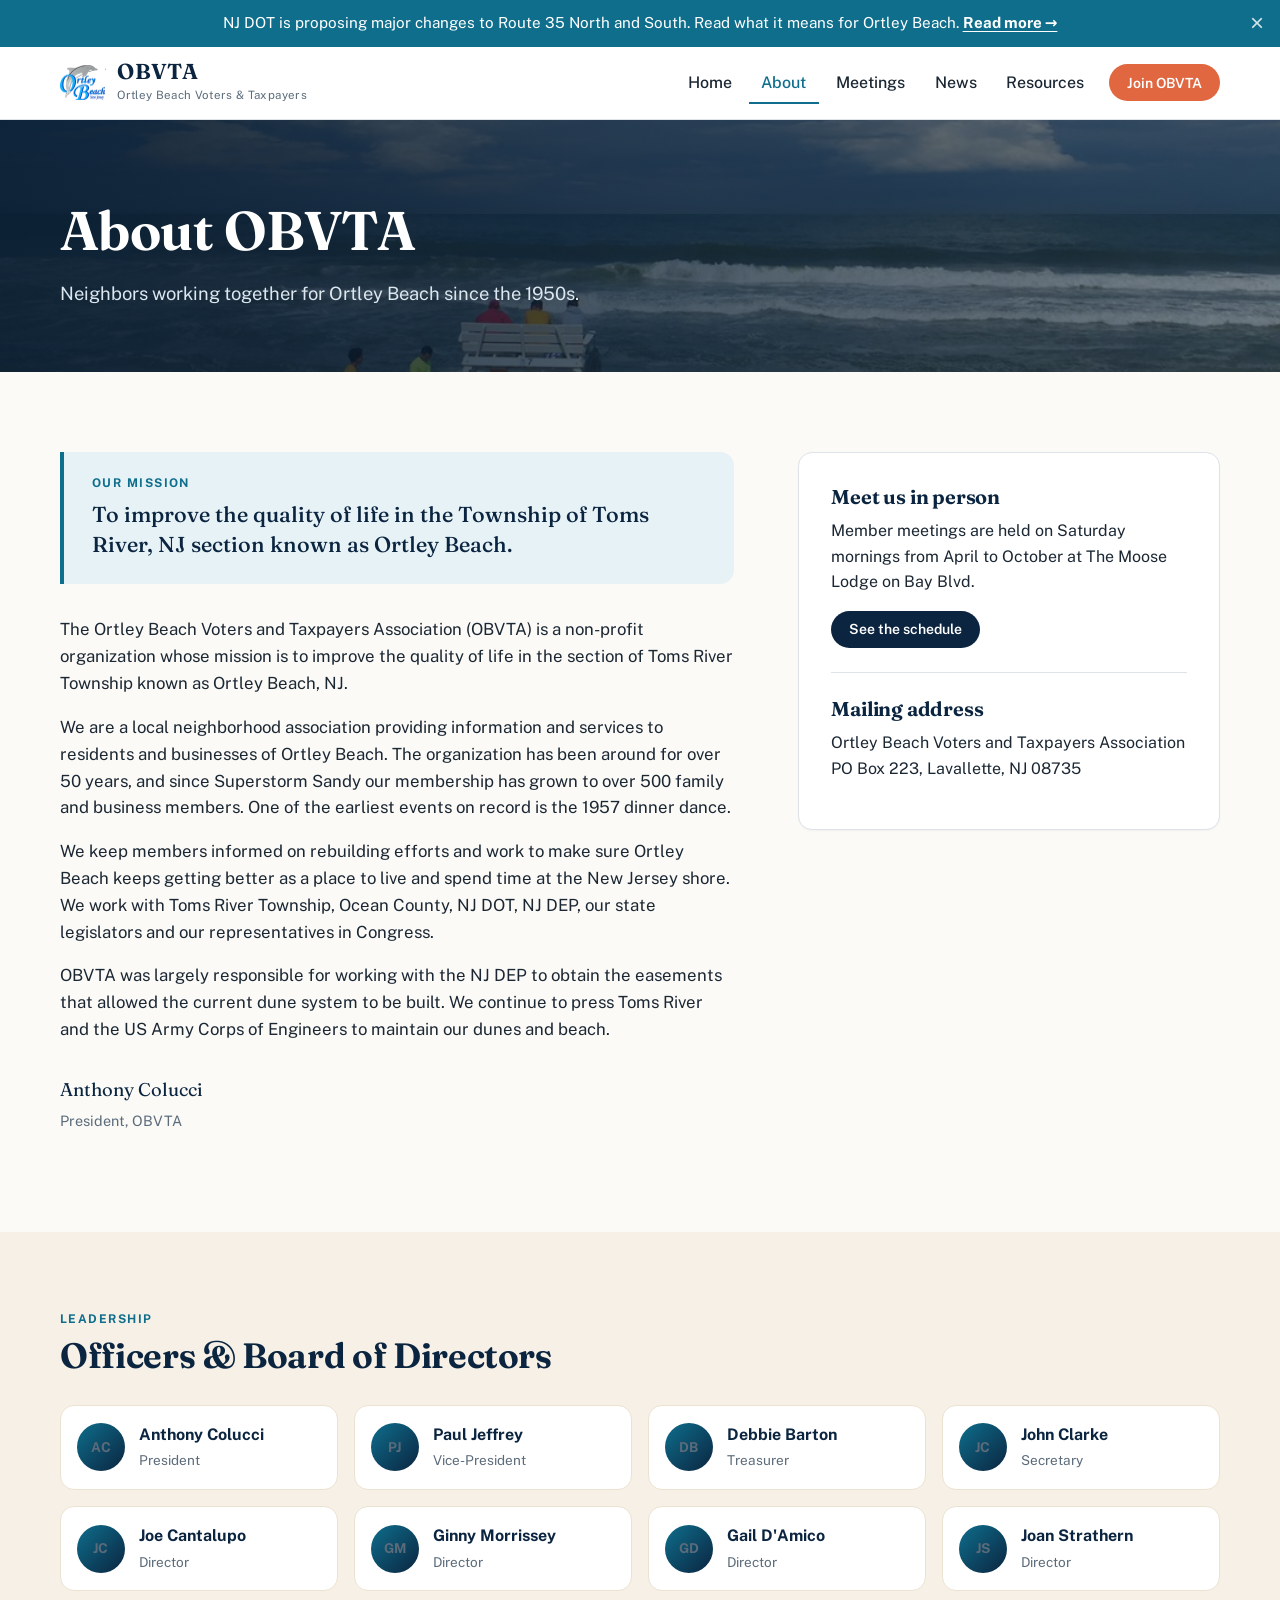
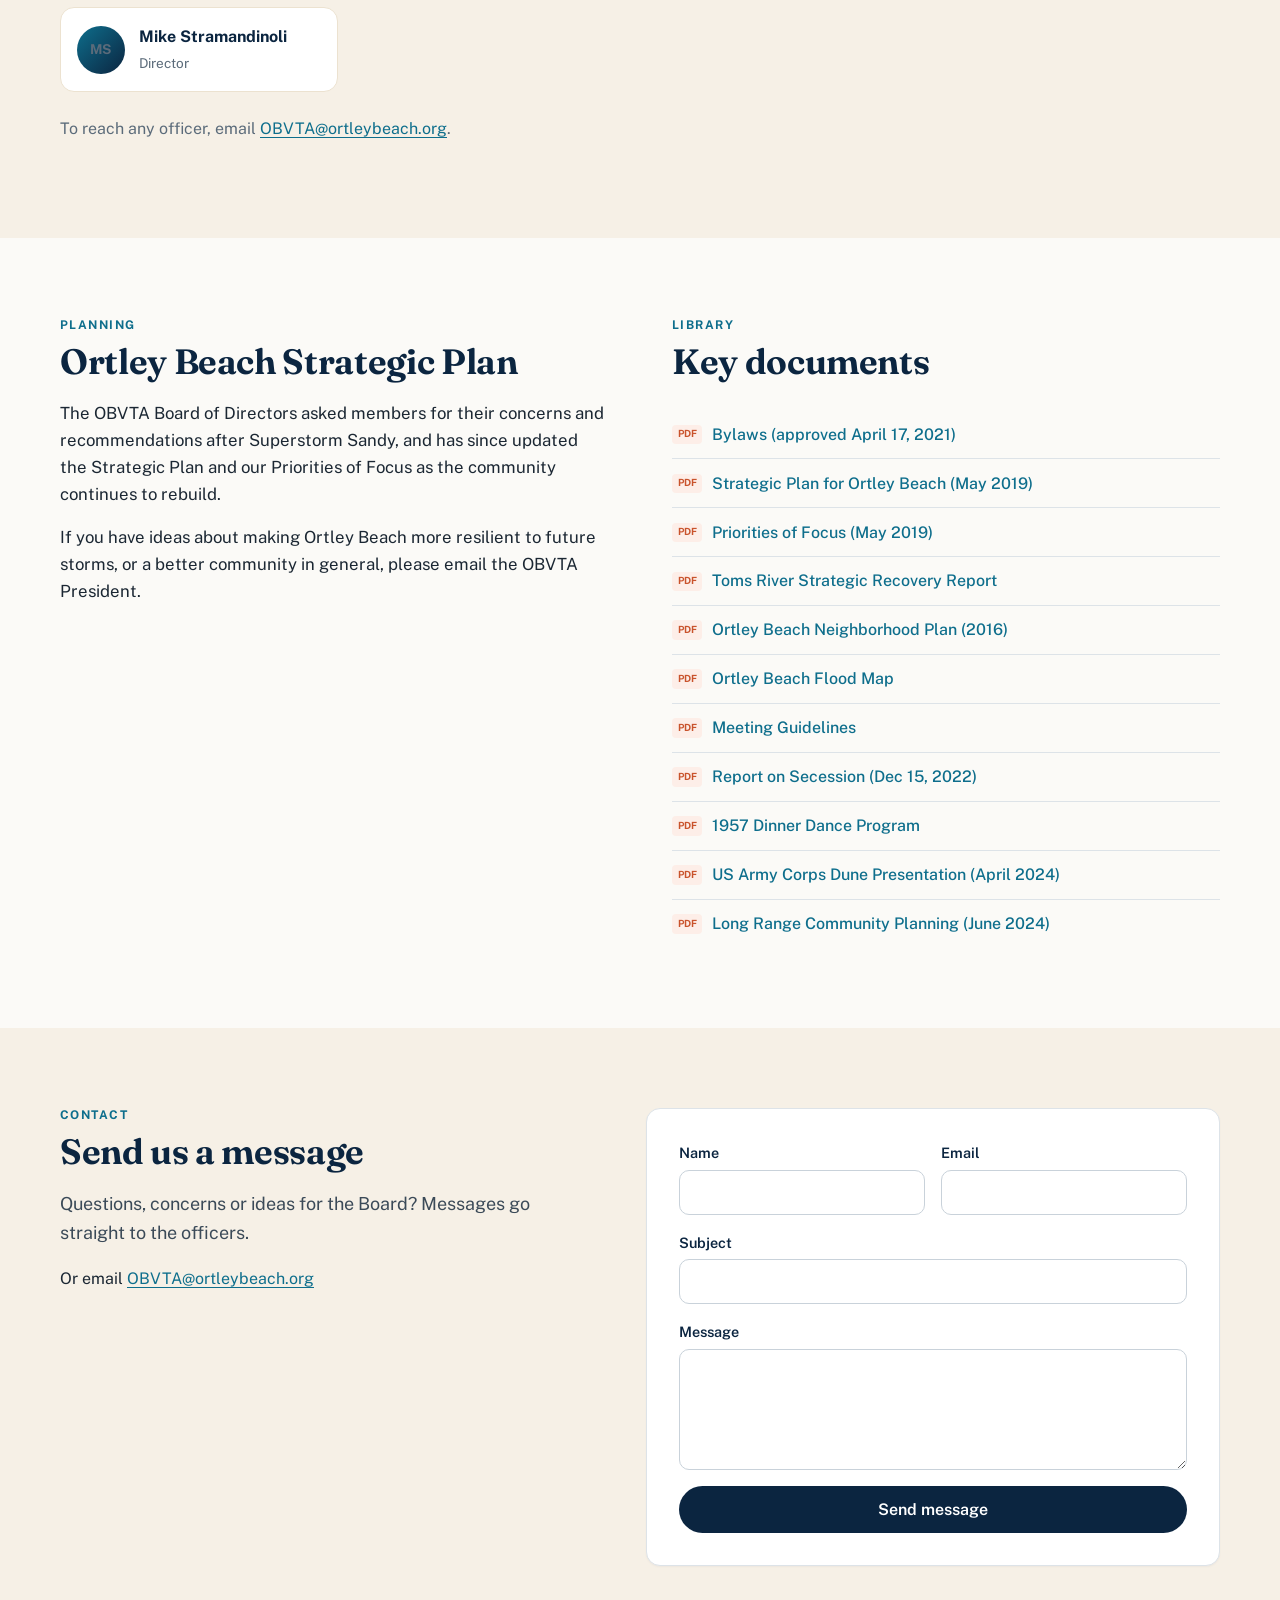
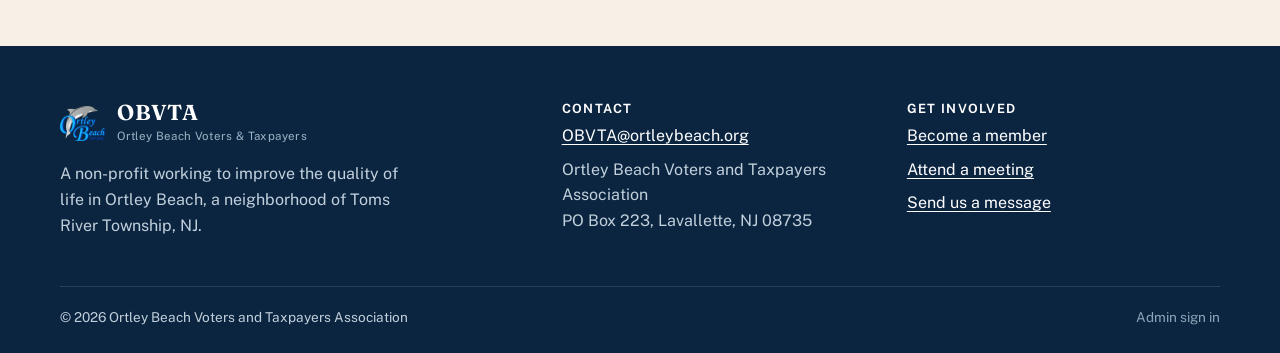
==== about.html @ 0a3257a5 "Ortley Beach demo" ====
<!doctype html>
<html lang="en">
<head>
<meta charset="utf-8">
<meta name="viewport" content="width=device-width, initial-scale=1">
<meta name="robots" content="noindex, nofollow">
<title>OBVTA | Ortley Beach Voters and Taxpayers Association</title>
<meta name="description" content="The Ortley Beach Voters and Taxpayers Association works to improve the quality of life in Ortley Beach, Toms River, NJ.">
<link rel="icon" href="assets/img/logo-mark.png">
<link rel="preconnect" href="https://fonts.googleapis.com">
<link rel="preconnect" href="https://fonts.gstatic.com" crossorigin>
<link rel="stylesheet" href="https://fonts.googleapis.com/css2?family=Fraunces:opsz,wght@9..144,500;9..144,650&family=Public+Sans:wght@400;500;600;700&display=swap">
<link rel="stylesheet" href="assets/css/site.css">
</head>
<body data-page="about">
<a class="skip" href="#main">Skip to content</a>
<div id="site-header"></div>
<main id="main"></main>
<footer id="site-footer" class="footer"></footer>
<script type="module" src="assets/js/site.js"></script>
</body>
</html>
---- assets/css/site.css ----
:root {
  --navy: #0b2540;
  --navy-2: #133a5e;
  --sea: #0e6e8c;
  --sea-2: #1a8fb0;
  --foam: #e6f2f5;
  --sand: #f6f0e6;
  --sand-2: #ece2d0;
  --coral: #e0673f;
  --coral-2: #c9532c;
  --ink: #1b2733;
  --muted: #5b6b7a;
  --line: #dde3e8;
  --card: #ffffff;
  --bg: #fbfaf7;
  --radius: 14px;
  --shadow: 0 1px 2px rgba(11, 37, 64, .06), 0 8px 24px rgba(11, 37, 64, .08);
  --serif: 'Fraunces', Georgia, serif;
  --sans: 'Public Sans', system-ui, -apple-system, 'Segoe UI', sans-serif;
}

*, *::before, *::after { box-sizing: border-box; }
html { scroll-behavior: smooth; }
body { margin: 0; font: 16px/1.6 var(--sans); color: var(--ink); background: var(--bg); -webkit-font-smoothing: antialiased; }
img { max-width: 100%; display: block; }
a { color: var(--sea); text-underline-offset: 3px; }
a:hover { color: var(--navy); }
h1, h2, h3, h4 { font-family: var(--serif); font-weight: 650; line-height: 1.15; color: var(--navy); margin: 0 0 .5em; letter-spacing: -.01em; }
h1 { font-size: clamp(2.1rem, 4.5vw, 3.4rem); }
h2 { font-size: clamp(1.6rem, 3vw, 2.2rem); }
h3 { font-size: 1.25rem; }
h4 { font-size: 1rem; }
p { margin: 0 0 1em; }
hr { border: 0; border-top: 1px solid var(--line); margin: 1.5rem 0; }
[hidden] { display: none !important; }
.sr { position: absolute; width: 1px; height: 1px; overflow: hidden; clip: rect(0 0 0 0); white-space: nowrap; }
.skip { position: absolute; left: -999px; top: 0; background: var(--navy); color: #fff; padding: .5rem 1rem; z-index: 99; }
.skip:focus { left: 0; }
.wrap { width: min(1160px, 100% - 32px); margin-inline: auto; }
.narrow { width: min(760px, 100% - 32px); }
.muted { color: var(--muted); }
.small { font-size: .875rem; }
.center { text-align: center; }
.kicker { display: block; font: 700 .75rem/1.2 var(--sans); text-transform: uppercase; letter-spacing: .12em; color: var(--sea); margin-bottom: .6rem; }
.lede { font-size: 1.125rem; color: #3b4a58; }

/* Buttons */
.btn { display: inline-flex; align-items: center; justify-content: center; gap: .4rem; font: 600 1rem/1 var(--sans); padding: .85rem 1.3rem; border-radius: 999px; border: 2px solid transparent; text-decoration: none; cursor: pointer; transition: background .15s, color .15s, border-color .15s, transform .15s; }
.btn:active { transform: translateY(1px); }
.btn-sm { font-size: .875rem; padding: .6rem 1rem; }
.btn-block { width: 100%; }
.btn-coral { background: var(--coral); color: #fff; }
.btn-coral:hover { background: var(--coral-2); color: #fff; }
.btn-navy { background: var(--navy); color: #fff; }
.btn-navy:hover { background: var(--navy-2); color: #fff; }
.btn-light { background: rgba(255, 255, 255, .95); color: var(--navy); }
.btn-light:hover { background: #fff; color: var(--sea); }
.btn-ghost { background: transparent; color: var(--navy); border-color: var(--line); }
.btn-ghost:hover { border-color: var(--navy); color: var(--navy); }
.link-arrow { font-weight: 600; text-decoration: none; }
.pill { display: inline-block; font: 700 .72rem/1 var(--sans); background: var(--foam); color: var(--sea); padding: .35rem .6rem; border-radius: 999px; vertical-align: middle; font-style: normal; white-space: nowrap; }
.pill-muted { background: #eef0f2; color: var(--muted); }

/* Admin bar and announcement */
.adminbar { display: flex; flex-wrap: wrap; justify-content: space-between; align-items: center; gap: .5rem 1rem; background: #111c27; color: #cfd8e1; font-size: .85rem; padding: .5rem 16px; }
.adminbar .dot { display: inline-block; width: 8px; height: 8px; border-radius: 50%; background: #3ecf8e; margin-right: .3rem; }
.adminbar strong { color: #fff; }
.adminbar-actions { display: flex; gap: 1rem; flex-wrap: wrap; }
.adminbar a, .adminbar button { color: #fff; font: inherit; font-weight: 600; background: none; border: 0; padding: 0; cursor: pointer; text-decoration: none; }
.adminbar a:hover, .adminbar button:hover { color: #7fd3ec; }
.announce { position: relative; background: var(--sea); color: #fff; text-align: center; padding: .7rem 48px; font-size: .95rem; }
.announce p { margin: 0; }
.announce a { color: #fff; font-weight: 700; white-space: nowrap; }
.announce-x { position: absolute; right: 8px; top: 50%; transform: translateY(-50%); background: none; border: 0; color: #fff; font-size: 1.5rem; line-height: 1; cursor: pointer; padding: .25rem .5rem; opacity: .8; }
.announce-x:hover { opacity: 1; }

/* Masthead */
.masthead { background: #fff; border-bottom: 1px solid var(--line); position: sticky; top: 0; z-index: 20; }
.masthead-row { display: flex; align-items: center; justify-content: space-between; gap: 1rem; min-height: 72px; }
.brand { display: flex; align-items: center; gap: .7rem; text-decoration: none; color: var(--navy); }
.brand img { width: 46px; height: auto; }
.brand strong { display: block; font: 650 1.35rem/1 var(--serif); letter-spacing: .02em; }
.brand small { display: block; font-size: .72rem; color: var(--muted); letter-spacing: .03em; margin-top: .2rem; }
.brand-light { color: #fff; }
.brand-light small { color: #9fb3c6; }
.nav { display: flex; align-items: center; gap: .25rem; }
.nav a:not(.btn) { color: var(--ink); text-decoration: none; font-weight: 500; padding: .55rem .8rem; border-radius: 8px; }
.nav a:not(.btn):hover { background: var(--foam); color: var(--navy); }
.nav a[aria-current="page"]:not(.btn) { color: var(--sea); box-shadow: inset 0 -2px 0 var(--sea); border-radius: 0; }
.nav .btn { margin-left: .5rem; }
.navtoggle { display: none; background: none; border: 0; padding: 10px; cursor: pointer; }
.navtoggle span { display: block; width: 22px; height: 2px; background: var(--navy); margin: 5px 0; transition: transform .2s, opacity .2s; }

@media (max-width: 860px) {
  .navtoggle { display: block; }
  .nav { display: none; position: absolute; left: 0; right: 0; top: 100%; background: #fff; flex-direction: column; align-items: stretch; padding: .5rem 16px 1rem; border-bottom: 1px solid var(--line); box-shadow: var(--shadow); }
  .nav-open .nav { display: flex; }
  .nav a:not(.btn) { padding: .8rem .5rem; }
  .nav a[aria-current="page"]:not(.btn) { box-shadow: inset 3px 0 0 var(--sea); padding-left: .9rem; }
  .nav .btn { margin: .5rem 0 0; }
  .nav-open .navtoggle span:nth-child(1) { transform: translateY(7px) rotate(45deg); }
  .nav-open .navtoggle span:nth-child(2) { opacity: 0; }
  .nav-open .navtoggle span:nth-child(3) { transform: translateY(-7px) rotate(-45deg); }
}

/* Hero */
.hero { position: relative; color: #fff; background: var(--navy) var(--img) center / cover no-repeat; }
.hero::before { content: ''; position: absolute; inset: 0; background: linear-gradient(100deg, rgba(8, 28, 48, .88) 0%, rgba(8, 28, 48, .65) 45%, rgba(8, 28, 48, .2) 100%); }
.hero-grid { position: relative; display: grid; grid-template-columns: 1.25fr 1fr; gap: 3rem; align-items: center; padding: clamp(3rem, 8vw, 6.5rem) 0; }
.hero h1 { color: #fff; max-width: 14ch; }
.eyebrow { font-weight: 700; text-transform: uppercase; letter-spacing: .14em; font-size: .8rem; color: #9ddcf0; }
.hero-text { font-size: 1.15rem; max-width: 46ch; color: #dce7f0; }
.hero-ctas { display: flex; flex-wrap: wrap; gap: .75rem; margin-top: 1.75rem; }
.hero .editpin { margin-top: 1rem; }
@media (max-width: 900px) { .hero-grid { grid-template-columns: 1fr; gap: 2rem; } }

/* Meeting card */
.meetcard { background: var(--card); color: var(--ink); border-radius: var(--radius); box-shadow: var(--shadow); padding: 1.5rem; border: 1px solid var(--line); }
.meetcard-top { display: flex; justify-content: space-between; align-items: flex-start; gap: .5rem; }
.meetcard-body { display: grid; grid-template-columns: auto 1fr; gap: 1.25rem; align-items: start; }
.meetcard-body p { margin-bottom: .5rem; }
.meetcard-when { font-weight: 700; color: var(--navy); font-size: 1.05rem; }
.meetcard-actions { display: flex; flex-wrap: wrap; gap: .5rem; margin-top: 1rem; padding-top: 1rem; border-top: 1px solid var(--line); }
.cal { width: 78px; text-align: center; border-radius: 12px; overflow: hidden; border: 1px solid var(--line); background: #fff; }
.cal span { display: block; background: var(--coral); color: #fff; font-weight: 700; text-transform: uppercase; font-size: .75rem; letter-spacing: .1em; padding: .35rem 0; }
.cal strong { display: block; font: 650 2.2rem/1.1 var(--serif); color: var(--navy); padding-top: .3rem; }
.cal em { display: block; font-style: normal; font-size: .75rem; color: var(--muted); padding-bottom: .4rem; }

/* Stats */
.stats { background: var(--navy); color: #fff; }
.stats-row { display: grid; grid-template-columns: repeat(4, 1fr); }
.stats-row > div { padding: 1.6rem 1rem; border-left: 1px solid rgba(255, 255, 255, .12); }
.stats-row > div:first-child { border-left: 0; }
.stats strong { display: block; font: 650 2rem/1 var(--serif); color: #fff; }
.stats span { color: #a9bccd; font-size: .9rem; }
@media (max-width: 720px) {
  .stats-row { grid-template-columns: 1fr 1fr; }
  .stats-row > div:nth-child(3) { border-left: 0; }
  .stats-row > div:nth-child(n+3) { border-top: 1px solid rgba(255, 255, 255, .12); }
}

/* Sections */
.section { padding: clamp(3rem, 7vw, 5rem) 0; }
.section-sand { background: var(--sand); }
.section-head { display: flex; justify-content: space-between; align-items: flex-end; gap: 1rem; flex-wrap: wrap; margin-bottom: 1.75rem; }
.section-head h2 { margin: 0; }
.section-head-r { display: flex; align-items: center; gap: 1rem; flex-wrap: wrap; }
.split { display: grid; grid-template-columns: 1fr 1.1fr; gap: clamp(2rem, 5vw, 4rem); align-items: start; }
.split-wide { grid-template-columns: 1.6fr 1fr; }
.split-even { grid-template-columns: 1fr 1fr; }
@media (max-width: 860px) { .split, .split-wide, .split-even { grid-template-columns: 1fr; } }
.grid3 { display: grid; grid-template-columns: repeat(3, 1fr); gap: 1.5rem; }
@media (max-width: 960px) { .grid3 { grid-template-columns: repeat(2, 1fr); } }
@media (max-width: 620px) { .grid3 { grid-template-columns: 1fr; } }
.card { background: var(--card); border: 1px solid var(--line); border-radius: var(--radius); box-shadow: 0 1px 2px rgba(11, 37, 64, .04); }
.pad { padding: clamp(1.25rem, 3vw, 2rem); }

/* Posts */
.post { display: flex; flex-direction: column; overflow: hidden; height: 100%; transition: box-shadow .2s, transform .2s; }
.post:hover { box-shadow: var(--shadow); transform: translateY(-2px); }
.post-img { aspect-ratio: 16 / 9; overflow: hidden; background: var(--foam); }
.post-img img { width: 100%; height: 100%; object-fit: cover; }
.post-body { padding: 1.25rem 1.35rem 1.4rem; display: flex; flex-direction: column; flex: 1; }
.post-noimg .post-body { border-top: 4px solid var(--sea); }
.post h3 { font-size: 1.2rem; }
.post h3 a { color: var(--navy); text-decoration: none; }
.post h3 a:hover { color: var(--sea); }
.post p { color: #45535f; font-size: .95rem; }
.post-src { margin-top: auto; margin-bottom: 0; font-size: .85rem !important; color: var(--muted) !important; }
.post-meta { display: flex; flex-wrap: wrap; align-items: center; gap: .4rem .6rem; font-size: .8rem; color: var(--muted); margin-bottom: .6rem; }
.tag { font-weight: 700; font-size: .7rem; text-transform: uppercase; letter-spacing: .08em; padding: .25rem .5rem; border-radius: 6px; background: var(--foam); color: var(--sea); }
.tag-event { background: #fdeee8; color: var(--coral-2); }
.tag-pin { background: var(--navy); color: #fff; }
.tag-soon { background: #e5f6ec; color: #1e7a4a; }

/* Reasons */
.reasons { list-style: none; margin: 0; padding: 0; display: grid; gap: 1rem; }
.reasons li { display: flex; gap: 1rem; background: #fff; border-radius: var(--radius); padding: 1.25rem; border: 1px solid var(--sand-2); }
.reasons li > span { flex: none; width: 40px; height: 40px; border-radius: 50%; display: grid; place-items: center; background: var(--foam); color: var(--sea); font: 650 1.1rem var(--serif); }
.reasons h3 { margin-bottom: .25rem; font-size: 1.1rem; }
.reasons p { margin: 0; color: #45535f; }

.feature .prose p { color: #45535f; }
.feature-photo { position: relative; color: #fff; background: var(--navy) var(--img) center / cover; overflow: hidden; border: 0; display: flex; align-items: flex-end; min-height: 100%; }
.feature-photo::before { content: ''; position: absolute; inset: 0; background: linear-gradient(180deg, rgba(8, 28, 48, .45), rgba(8, 28, 48, .92)); }
.feature-photo > div { position: relative; }
.feature-photo h3 { color: #fff; }
.feature-photo .kicker { color: #9ddcf0; }
.feature-photo p { color: #dce7f0; }

/* Page head */
.pagehead { position: relative; background: var(--navy) var(--img) center / cover; color: #fff; padding: clamp(3rem, 8vw, 5rem) 0 clamp(2.5rem, 6vw, 4rem); }
.pagehead::before { content: ''; position: absolute; inset: 0; background: linear-gradient(90deg, rgba(8, 28, 48, .9), rgba(8, 28, 48, .55)); }
.pagehead .wrap { position: relative; }
.pagehead h1 { color: #fff; margin-bottom: .3em; }
.pagehead p { color: #dce7f0; font-size: 1.15rem; max-width: 60ch; margin: 0; }

/* Prose */
.prose { font-size: 1.05rem; }
.prose ul, .prose ol { padding-left: 1.25rem; }
.prose li { margin-bottom: .35rem; }
.prose h2, .prose h3 { margin-top: 1.5em; }
.prose blockquote { margin: 1.5rem 0; padding-left: 1rem; border-left: 3px solid var(--sea); color: #3b4a58; }
.mission { margin: 0 0 2rem !important; padding: 1.5rem 1.75rem !important; background: var(--foam); border-left: 4px solid var(--sea) !important; border-radius: 0 var(--radius) var(--radius) 0; font: 500 1.35rem/1.4 var(--serif); color: var(--navy) !important; }
.sig { font-family: var(--serif); font-size: 1.15rem; color: var(--navy); margin-top: 2rem; }
.sig .muted { font: .9rem var(--sans); }

/* People */
.people { display: grid; grid-template-columns: repeat(auto-fill, minmax(230px, 1fr)); gap: 1rem; margin-bottom: 1.5rem; }
.person { display: flex; align-items: center; gap: .9rem; background: #fff; border-radius: var(--radius); padding: 1rem; border: 1px solid var(--sand-2); }
.avatar { flex: none; width: 48px; height: 48px; border-radius: 50%; display: grid; place-items: center; background: linear-gradient(135deg, var(--sea), var(--navy)); color: #fff; font-weight: 700; letter-spacing: .03em; }
.person strong { display: block; color: var(--navy); }
.person span { font-size: .85rem; color: var(--muted); }

/* Doc list */
.doclist { list-style: none; margin: 0; padding: 0; }
.doclist li { border-bottom: 1px solid var(--line); }
.doclist li:last-child { border-bottom: 0; }
.doc-a { display: flex; align-items: center; gap: .6rem; padding: .7rem 0; text-decoration: none; font-weight: 500; }
.doc-a::before { content: 'PDF'; flex: none; font: 700 .62rem/1 var(--sans); color: var(--coral-2); background: #fdeee8; border-radius: 4px; padding: .3rem .35rem; }
.records .doc-a { display: inline-flex; padding: 0; }

/* Meetings */
.season { list-style: none; padding: 0; margin: 1.25rem 0; border: 1px solid var(--line); border-radius: var(--radius); background: #fff; overflow: hidden; }
.season li { display: flex; justify-content: space-between; align-items: center; gap: 1rem; padding: .75rem 1rem; border-bottom: 1px solid var(--line); }
.season li:last-child { border-bottom: 0; }
.season li.past span { color: var(--muted); }
.season li.next { background: var(--foam); font-weight: 700; color: var(--navy); }
.chips { display: flex; flex-wrap: wrap; gap: .4rem; }
.chip { font: 600 .875rem var(--sans); padding: .5rem .95rem; border-radius: 999px; border: 1px solid var(--line); background: #fff; color: var(--ink); cursor: pointer; }
.chip:hover { border-color: var(--sea); }
.chip.on { background: var(--navy); color: #fff; border-color: var(--navy); }
.table-wrap { overflow-x: auto; background: #fff; border-radius: var(--radius); border: 1px solid var(--sand-2); }
.records { width: 100%; border-collapse: collapse; }
.records th, .records td { text-align: left; padding: .85rem 1.1rem; border-bottom: 1px solid var(--line); white-space: nowrap; }
.records th { font-size: .75rem; text-transform: uppercase; letter-spacing: .08em; color: var(--muted); background: #fbfaf7; }
.records tr:last-child td { border-bottom: 0; }
.quarters { display: grid; grid-template-columns: repeat(4, 1fr); gap: 1rem; }
@media (max-width: 900px) { .quarters { grid-template-columns: 1fr 1fr; } }
@media (max-width: 480px) { .quarters { grid-template-columns: 1fr; } }
.quarters ul { list-style: none; padding: 0; margin: 0; }
.quarters li { padding: .35rem 0; }
.quarters li.past { color: var(--muted); text-decoration: line-through; text-decoration-color: rgba(91, 107, 122, .4); }
.quarters li.next { font-weight: 700; color: var(--navy); }

/* Toolbar, search */
.toolbar { display: flex; flex-wrap: wrap; align-items: center; gap: 1rem; margin-bottom: 1.75rem; }
.search { flex: 1; min-width: 200px; max-width: 320px; margin-left: auto; }
.search-wide { max-width: 480px; margin-left: 0; }
.search input { width: 100%; font: inherit; padding: .65rem 1rem .65rem 2.4rem; border-radius: 999px; border: 1px solid var(--line); background: #fff url("data:image/svg+xml,%3Csvg xmlns='http://www.w3.org/2000/svg' width='16' height='16' fill='none' stroke='%235b6b7a' stroke-width='2'%3E%3Ccircle cx='7' cy='7' r='5'/%3E%3Cpath d='m11 11 4 4'/%3E%3C/svg%3E") no-repeat .9rem center; }
.search input:focus { outline: 2px solid var(--sea); outline-offset: 1px; }
.empty { text-align: center; color: var(--muted); padding: 3rem 0; }

/* Resources */
.linkgroups { display: grid; grid-template-columns: repeat(auto-fill, minmax(300px, 1fr)); gap: 1.25rem; }
.linkgroup ul { list-style: none; padding: 0; margin: 0; }
.linkgroup li { border-bottom: 1px solid var(--line); }
.linkgroup li:last-child { border-bottom: 0; }
.linkgroup li > a:not(.doc-a) { display: block; padding: .65rem 0; text-decoration: none; font-weight: 500; }
.linkgroup li > a:not(.doc-a)::after { content: ' \2197'; color: var(--muted); font-size: .85em; }

/* Article */
.article { padding: 2.5rem 0 3.5rem; }
.article h1 { font-size: clamp(1.9rem, 4vw, 2.8rem); }
.back { display: inline-block; margin-bottom: 1.5rem; }
.article-img { margin-block: 2rem; }
.article-img img { width: 100%; max-height: 460px; object-fit: cover; border-radius: var(--radius); }
.eventbox { display: flex; flex-wrap: wrap; gap: 1.5rem 2.5rem; align-items: center; background: var(--sand); border-radius: var(--radius); padding: 1.25rem 1.5rem; margin: 1.5rem 0 2rem; }
.eventbox strong, .eventbox span:not(.kicker) { display: block; }
.eventbox .kicker { margin-bottom: .25rem; }
.draftnote { background: #fff4d6; border: 1px solid #f0d78c; padding: .6rem 1rem; border-radius: 8px; font-weight: 600; color: #7a5b00; }

/* Forms */
.form { display: grid; gap: 1rem; }
.form h2 { margin-bottom: 0; }
.form label { display: grid; gap: .35rem; font-weight: 600; font-size: .9rem; color: var(--navy); }
.form input:not([type=radio]):not([type=checkbox]), .form textarea, .form select { font: 400 1rem var(--sans); padding: .75rem .9rem; border: 1px solid #c9d2da; border-radius: 10px; background: #fff; color: var(--ink); width: 100%; }
.form input:focus, .form textarea:focus, .form select:focus { outline: 2px solid var(--sea); outline-offset: 0; border-color: var(--sea); }
.form .check { display: flex; align-items: center; gap: .6rem; font-weight: 500; color: var(--ink); }
.form .check input { width: 18px; height: 18px; accent-color: var(--sea); }
.row2 { display: grid; grid-template-columns: 1fr 1fr; gap: 1rem; }
@media (max-width: 560px) { .row2 { grid-template-columns: 1fr; } }
.seg { display: grid; grid-template-columns: 1fr 1fr; border: 0; padding: 0; margin: 0; gap: .5rem; }
.seg label { display: block; }
.seg input { position: absolute; opacity: 0; }
.seg span { display: block; text-align: center; padding: .75rem; border-radius: 10px; border: 1px solid #c9d2da; cursor: pointer; font-weight: 600; }
.seg input:checked + span { background: var(--navy); color: #fff; border-color: var(--navy); }
.seg input:focus-visible + span { outline: 2px solid var(--sea); outline-offset: 2px; }
.paybox { display: flex; justify-content: space-between; align-items: center; background: var(--foam); border-radius: 10px; padding: 1rem 1.1rem; }
.paybox strong { display: block; color: var(--navy); }
.price { font: 650 1.6rem var(--serif); }
.ticks { list-style: none; padding: 0; margin: 0 0 1.5rem; }
.ticks li { position: relative; padding-left: 1.9rem; margin-bottom: .9rem; }
.ticks li::before { content: '\2713'; position: absolute; left: 0; top: .05rem; width: 1.3rem; height: 1.3rem; border-radius: 50%; background: #e5f6ec; color: #1e7a4a; font-size: .8rem; font-weight: 700; display: grid; place-items: center; }
.thanks { text-align: center; }
.bigcheck { display: grid; place-items: center; width: 64px; height: 64px; margin: 0 auto 1rem; border-radius: 50%; background: #e5f6ec; color: #1e7a4a; font-size: 2rem; font-weight: 700; }

/* Edit pins (admin only) */
.editpin { display: inline-flex; align-items: center; gap: .3rem; font: 700 .75rem/1 var(--sans); background: #fff8d9; color: #6b5200; border: 1px dashed #d8b53a; border-radius: 999px; padding: .4rem .7rem; text-decoration: none; white-space: nowrap; }
.editpin:hover { background: #ffef9f; color: #4b3a00; }
.prose > .editpin { float: right; margin: 0 0 1rem 1rem; }

/* Footer */
.footer { background: var(--navy); color: #c2d0dc; padding: 3.5rem 0 1.5rem; }
.footer-grid { display: grid; grid-template-columns: 1.5fr 1fr 1fr; gap: 2rem; }
@media (max-width: 760px) { .footer-grid { grid-template-columns: 1fr; } }
.footer h4 { color: #fff; font-family: var(--sans); font-size: .8rem; text-transform: uppercase; letter-spacing: .1em; }
.footer p { margin-bottom: .5rem; }
.footer a { color: #fff; }
.footer a:hover { color: #9ddcf0; }
.footer-mission { margin-top: 1rem; max-width: 36ch; }
.footer-base { display: flex; justify-content: space-between; flex-wrap: wrap; gap: 1rem; border-top: 1px solid rgba(255, 255, 255, .12); margin-top: 2.5rem; padding-top: 1.25rem; font-size: .85rem; }
.footer-admin { color: #8ea5b9 !important; text-decoration: none; }

/* Toasts */
#toasts { position: fixed; bottom: 20px; left: 50%; transform: translateX(-50%); display: grid; gap: .5rem; z-index: 100; }
.toast { background: var(--navy); color: #fff; padding: .75rem 1.2rem; border-radius: 10px; box-shadow: var(--shadow); font-weight: 600; font-size: .9rem; transition: opacity .4s, transform .4s; }
.toast-err { background: #b3261e; }
.toast.out { opacity: 0; transform: translateY(8px); }
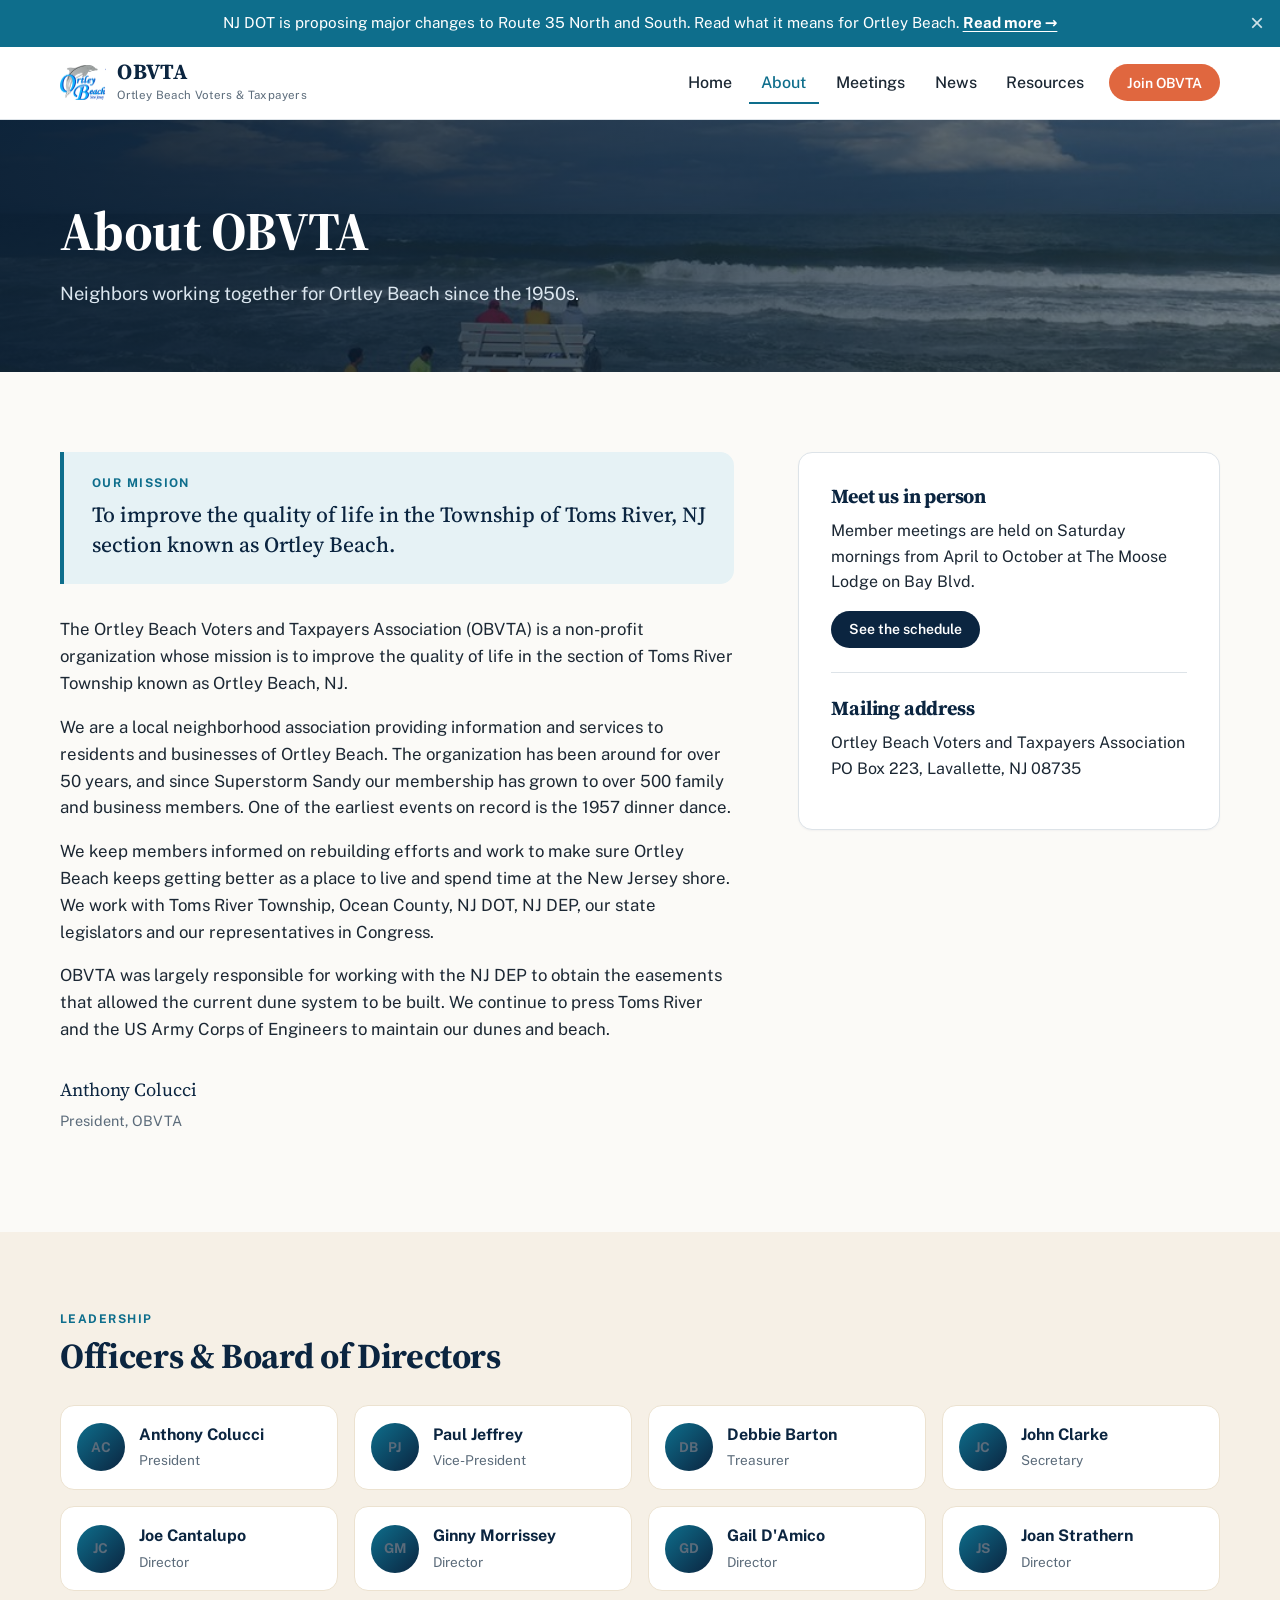
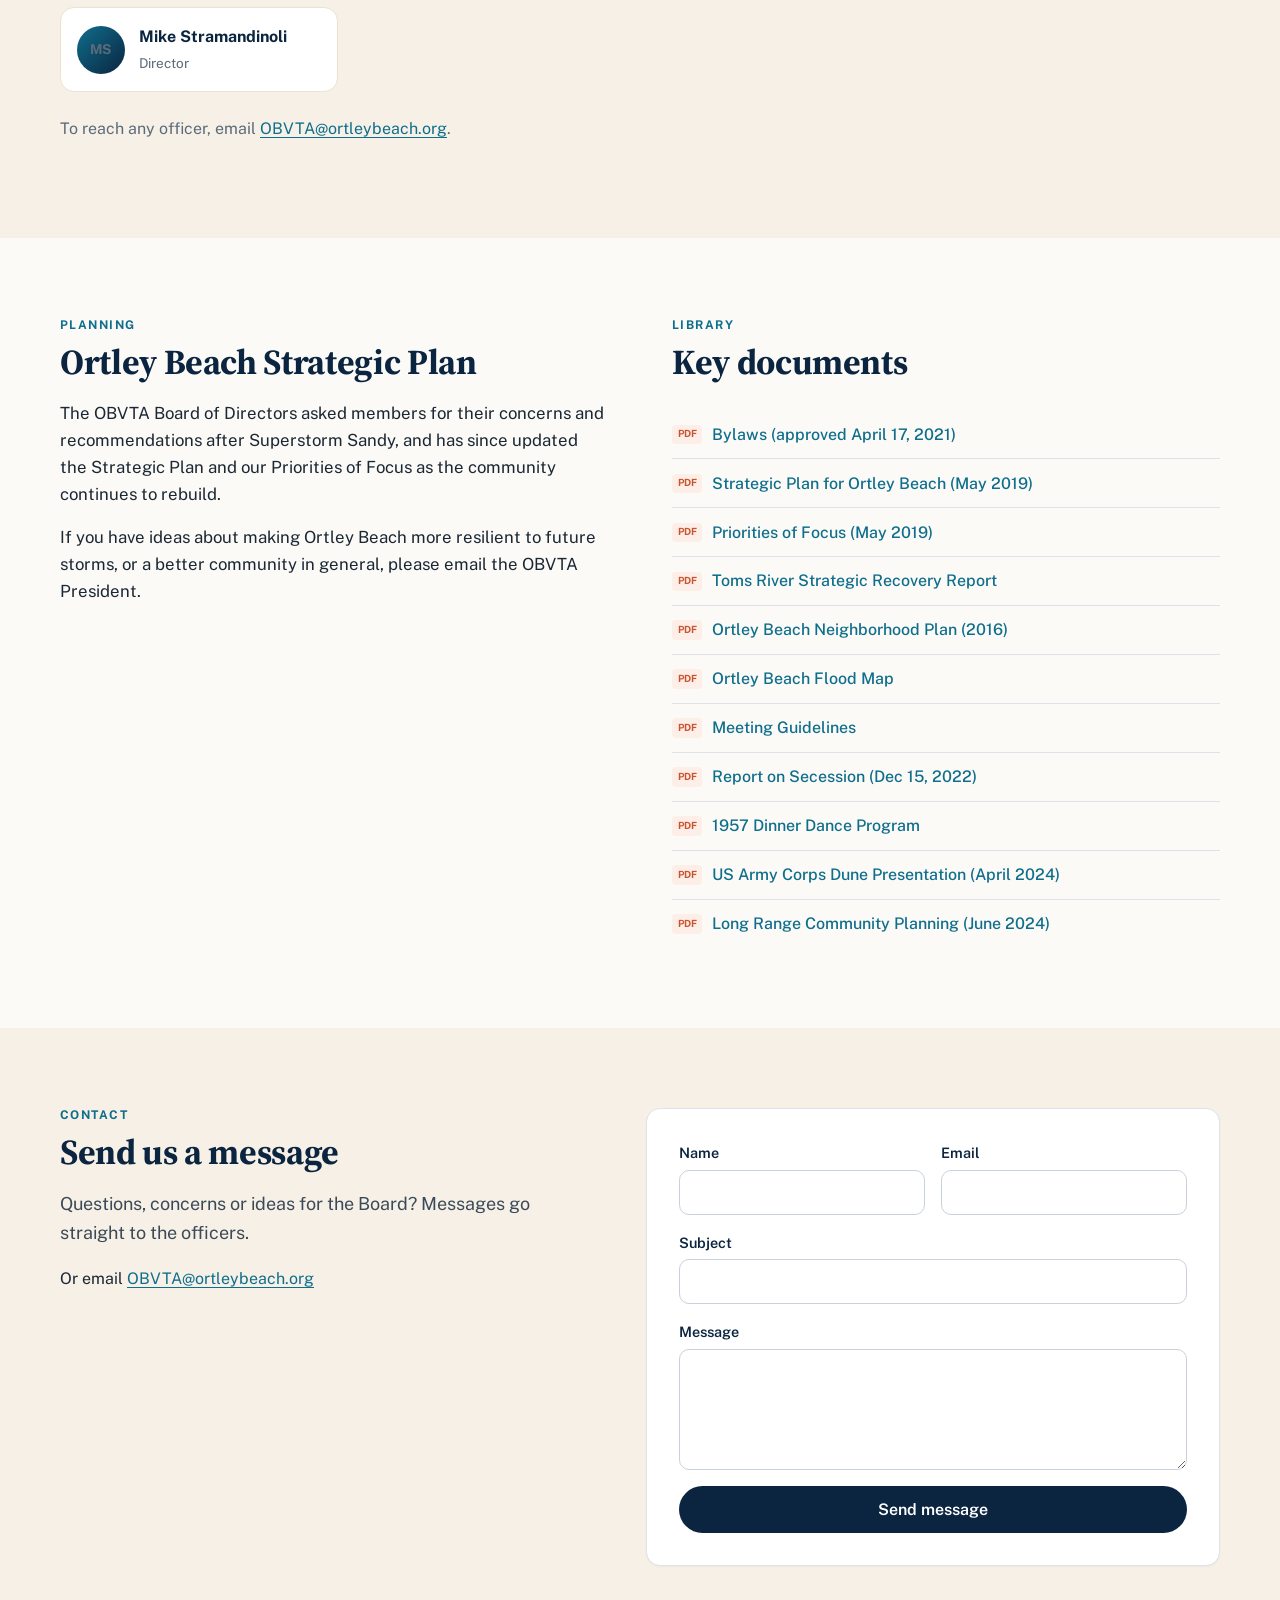
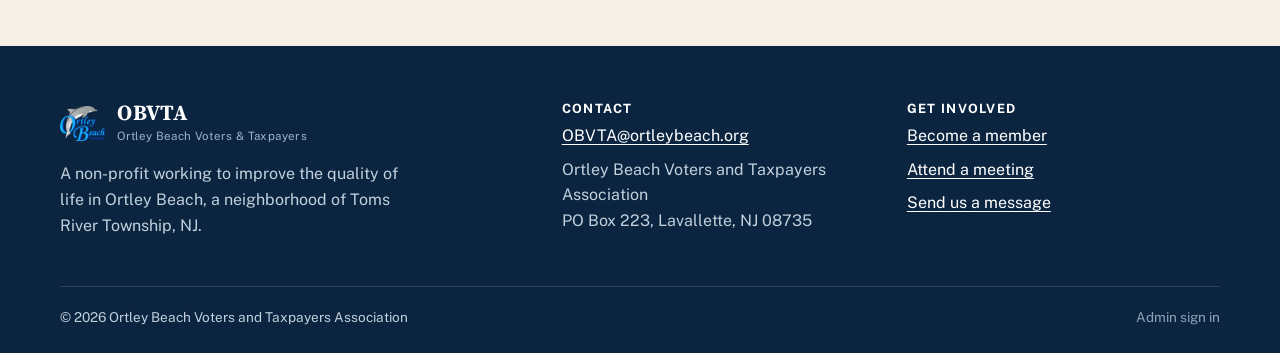
==== commit 9a69696e: "Simpler join and renew flow, plainer heading font" ====
--- a/about.html
+++ b/about.html
@@ -9,7 +9,7 @@
 <link rel="icon" href="assets/img/logo-mark.png">
 <link rel="preconnect" href="https://fonts.googleapis.com">
 <link rel="preconnect" href="https://fonts.gstatic.com" crossorigin>
-<link rel="stylesheet" href="https://fonts.googleapis.com/css2?family=Fraunces:opsz,wght@9..144,500;9..144,650&family=Public+Sans:wght@400;500;600;700&display=swap">
+<link rel="stylesheet" href="https://fonts.googleapis.com/css2?family=Source+Serif+4:opsz,wght@8..60,500;8..60,700&family=Public+Sans:wght@400;500;600;700&display=swap">
 <link rel="stylesheet" href="assets/css/site.css">
 </head>
 <body data-page="about">
--- a/assets/css/site.css
+++ b/assets/css/site.css
@@ -15,7 +15,7 @@
   --bg: #fbfaf7;
   --radius: 14px;
   --shadow: 0 1px 2px rgba(11, 37, 64, .06), 0 8px 24px rgba(11, 37, 64, .08);
-  --serif: 'Fraunces', Georgia, serif;
+  --serif: 'Source Serif 4', Georgia, serif;
   --sans: 'Public Sans', system-ui, -apple-system, 'Segoe UI', sans-serif;
 }
 
@@ -25,7 +25,7 @@
 img { max-width: 100%; display: block; }
 a { color: var(--sea); text-underline-offset: 3px; }
 a:hover { color: var(--navy); }
-h1, h2, h3, h4 { font-family: var(--serif); font-weight: 650; line-height: 1.15; color: var(--navy); margin: 0 0 .5em; letter-spacing: -.01em; }
+h1, h2, h3, h4 { font-family: var(--serif); font-weight: 700; line-height: 1.15; color: var(--navy); margin: 0 0 .5em; letter-spacing: -.01em; }
 h1 { font-size: clamp(2.1rem, 4.5vw, 3.4rem); }
 h2 { font-size: clamp(1.6rem, 3vw, 2.2rem); }
 h3 { font-size: 1.25rem; }
@@ -79,7 +79,7 @@
 .masthead-row { display: flex; align-items: center; justify-content: space-between; gap: 1rem; min-height: 72px; }
 .brand { display: flex; align-items: center; gap: .7rem; text-decoration: none; color: var(--navy); }
 .brand img { width: 46px; height: auto; }
-.brand strong { display: block; font: 650 1.35rem/1 var(--serif); letter-spacing: .02em; }
+.brand strong { display: block; font: 700 1.35rem/1 var(--serif); letter-spacing: .02em; }
 .brand small { display: block; font-size: .72rem; color: var(--muted); letter-spacing: .03em; margin-top: .2rem; }
 .brand-light { color: #fff; }
 .brand-light small { color: #9fb3c6; }
@@ -123,7 +123,7 @@
 .meetcard-actions { display: flex; flex-wrap: wrap; gap: .5rem; margin-top: 1rem; padding-top: 1rem; border-top: 1px solid var(--line); }
 .cal { width: 78px; text-align: center; border-radius: 12px; overflow: hidden; border: 1px solid var(--line); background: #fff; }
 .cal span { display: block; background: var(--coral); color: #fff; font-weight: 700; text-transform: uppercase; font-size: .75rem; letter-spacing: .1em; padding: .35rem 0; }
-.cal strong { display: block; font: 650 2.2rem/1.1 var(--serif); color: var(--navy); padding-top: .3rem; }
+.cal strong { display: block; font: 700 2.2rem/1.1 var(--serif); color: var(--navy); padding-top: .3rem; }
 .cal em { display: block; font-style: normal; font-size: .75rem; color: var(--muted); padding-bottom: .4rem; }
 
 /* Stats */
@@ -131,7 +131,7 @@
 .stats-row { display: grid; grid-template-columns: repeat(4, 1fr); }
 .stats-row > div { padding: 1.6rem 1rem; border-left: 1px solid rgba(255, 255, 255, .12); }
 .stats-row > div:first-child { border-left: 0; }
-.stats strong { display: block; font: 650 2rem/1 var(--serif); color: #fff; }
+.stats strong { display: block; font: 700 2rem/1 var(--serif); color: #fff; }
 .stats span { color: #a9bccd; font-size: .9rem; }
 @media (max-width: 720px) {
   .stats-row { grid-template-columns: 1fr 1fr; }
@@ -176,7 +176,7 @@
 /* Reasons */
 .reasons { list-style: none; margin: 0; padding: 0; display: grid; gap: 1rem; }
 .reasons li { display: flex; gap: 1rem; background: #fff; border-radius: var(--radius); padding: 1.25rem; border: 1px solid var(--sand-2); }
-.reasons li > span { flex: none; width: 40px; height: 40px; border-radius: 50%; display: grid; place-items: center; background: var(--foam); color: var(--sea); font: 650 1.1rem var(--serif); }
+.reasons li > span { flex: none; width: 40px; height: 40px; border-radius: 50%; display: grid; place-items: center; background: var(--foam); color: var(--sea); font: 700 1.1rem var(--serif); }
 .reasons h3 { margin-bottom: .25rem; font-size: 1.1rem; }
 .reasons p { margin: 0; color: #45535f; }
 
@@ -288,7 +288,7 @@
 .seg input:focus-visible + span { outline: 2px solid var(--sea); outline-offset: 2px; }
 .paybox { display: flex; justify-content: space-between; align-items: center; background: var(--foam); border-radius: 10px; padding: 1rem 1.1rem; }
 .paybox strong { display: block; color: var(--navy); }
-.price { font: 650 1.6rem var(--serif); }
+.price { font: 700 1.6rem var(--serif); }
 .ticks { list-style: none; padding: 0; margin: 0 0 1.5rem; }
 .ticks li { position: relative; padding-left: 1.9rem; margin-bottom: .9rem; }
 .ticks li::before { content: '\2713'; position: absolute; left: 0; top: .05rem; width: 1.3rem; height: 1.3rem; border-radius: 50%; background: #e5f6ec; color: #1e7a4a; font-size: .8rem; font-weight: 700; display: grid; place-items: center; }
@@ -317,3 +317,56 @@
 .toast { background: var(--navy); color: #fff; padding: .75rem 1.2rem; border-radius: 10px; box-shadow: var(--shadow); font-weight: 600; font-size: .9rem; transition: opacity .4s, transform .4s; }
 .toast-err { background: #b3261e; }
 .toast.out { opacity: 0; transform: translateY(8px); }
+
+/* Membership flow */
+.join { min-height: 420px; }
+.join .form h2 { margin-bottom: .25rem; }
+.steps { list-style: none; display: flex; gap: .5rem; padding: 0; margin: 0 0 1.5rem; font-size: .85rem; font-weight: 600; color: var(--muted); }
+.steps li { display: flex; align-items: center; gap: .45rem; flex: 1; padding-bottom: .6rem; border-bottom: 3px solid var(--line); }
+.steps span { display: grid; place-items: center; width: 24px; height: 24px; border-radius: 50%; background: var(--line); color: var(--muted); font-size: .75rem; flex: none; }
+.steps li.now { color: var(--navy); border-color: var(--coral); }
+.steps li.now span { background: var(--coral); color: #fff; }
+.steps li.done { color: var(--navy); border-color: var(--sea); }
+.steps li.done span { background: var(--sea); color: #fff; }
+@media (max-width: 460px) { .steps li { font-size: 0; gap: 0; } .steps li.now { font-size: .85rem; gap: .45rem; } }
+.demo-hint { font-size: .82rem; color: #6b5200; background: #fff8d9; border: 1px dashed #d8b53a; border-radius: 8px; padding: .6rem .8rem; margin: 0; }
+.demo-hint .linkbtn { font-weight: 700; color: #6b5200; }
+.linkbtn { background: none; border: 0; padding: 0; font: inherit; font-weight: 600; color: var(--sea); cursor: pointer; text-decoration: underline; text-underline-offset: 3px; }
+.notice { background: #fdeee8; border-left: 4px solid var(--coral); padding: .75rem 1rem; border-radius: 0 8px 8px 0; margin: .5rem 0 0; }
+.hello { display: flex; gap: 1rem; align-items: flex-start; }
+.hello p { margin: 0; }
+.bigcheck.sm { width: 44px; height: 44px; font-size: 1.3rem; margin: 0; flex: none; }
+.choice { display: grid; grid-template-columns: 1fr 1fr; gap: .75rem; }
+@media (max-width: 520px) { .choice { grid-template-columns: 1fr; } }
+.choice-btn { text-align: left; background: #fff; border: 1px solid #c9d2da; border-radius: 12px; padding: 1rem; cursor: pointer; font: inherit; }
+.choice-btn:hover { border-color: var(--sea); background: var(--foam); }
+.choice-btn strong { display: block; color: var(--navy); }
+.choice-btn span { font-size: .85rem; color: var(--muted); }
+.summary { border: 1px solid var(--line); border-radius: 12px; overflow: hidden; }
+.sumrow { display: flex; justify-content: space-between; align-items: center; gap: 1rem; padding: .9rem 1rem; border-bottom: 1px solid var(--line); }
+.sumrow > span:first-child strong { display: block; color: var(--navy); }
+.sumrow small { color: var(--muted); font-size: .82rem; }
+.sumrow-don { flex-wrap: wrap; }
+.donchips { display: flex; flex-wrap: wrap; gap: .35rem; align-items: center; }
+.donchips .chip { padding: .4rem .75rem; }
+.donother { display: inline-flex !important; align-items: center; gap: .2rem !important; font-weight: 600; color: var(--muted) !important; }
+.donother input { width: 84px !important; padding: .4rem .6rem !important; border-radius: 999px !important; }
+.sumtotal { background: var(--foam); font-weight: 700; color: var(--navy); font-size: 1.15rem; border-bottom: 0; }
+.paycard { display: grid; gap: .9rem; }
+.paycard p { margin: 0; }
+.checksteps { margin: 0; padding-left: 1.25rem; display: grid; gap: .5rem; }
+.btn:disabled { opacity: .5; cursor: not-allowed; }
+.preview { text-align: left; margin: 1rem 0; }
+.preview summary { cursor: pointer; font-weight: 600; color: var(--sea); text-align: center; margin-bottom: 1rem; }
+
+/* Email previews */
+.email { border: 1px solid var(--line); border-radius: 12px; overflow: hidden; background: #fff; text-align: left; font-size: .95rem; }
+.email-meta { background: #f6f8fa; border-bottom: 1px solid var(--line); padding: .75rem 1rem; font-size: .85rem; display: grid; gap: .2rem; }
+.email-meta span { display: inline-block; width: 64px; color: var(--muted); }
+.email-body { padding: 1.25rem 1.5rem; }
+.email-brand { display: flex; align-items: center; gap: .5rem; padding-bottom: 1rem; margin-bottom: 1rem; border-bottom: 3px solid var(--sea); }
+.email-brand strong { font: 700 1.2rem var(--serif); color: var(--navy); }
+.email-receipt { width: 100%; border-collapse: collapse; margin: 1rem 0; }
+.email-receipt td { padding: .5rem 0; border-bottom: 1px solid var(--line); }
+.email-receipt td:last-child { text-align: right; }
+.email-receipt .tot td { font-weight: 700; color: var(--navy); }
